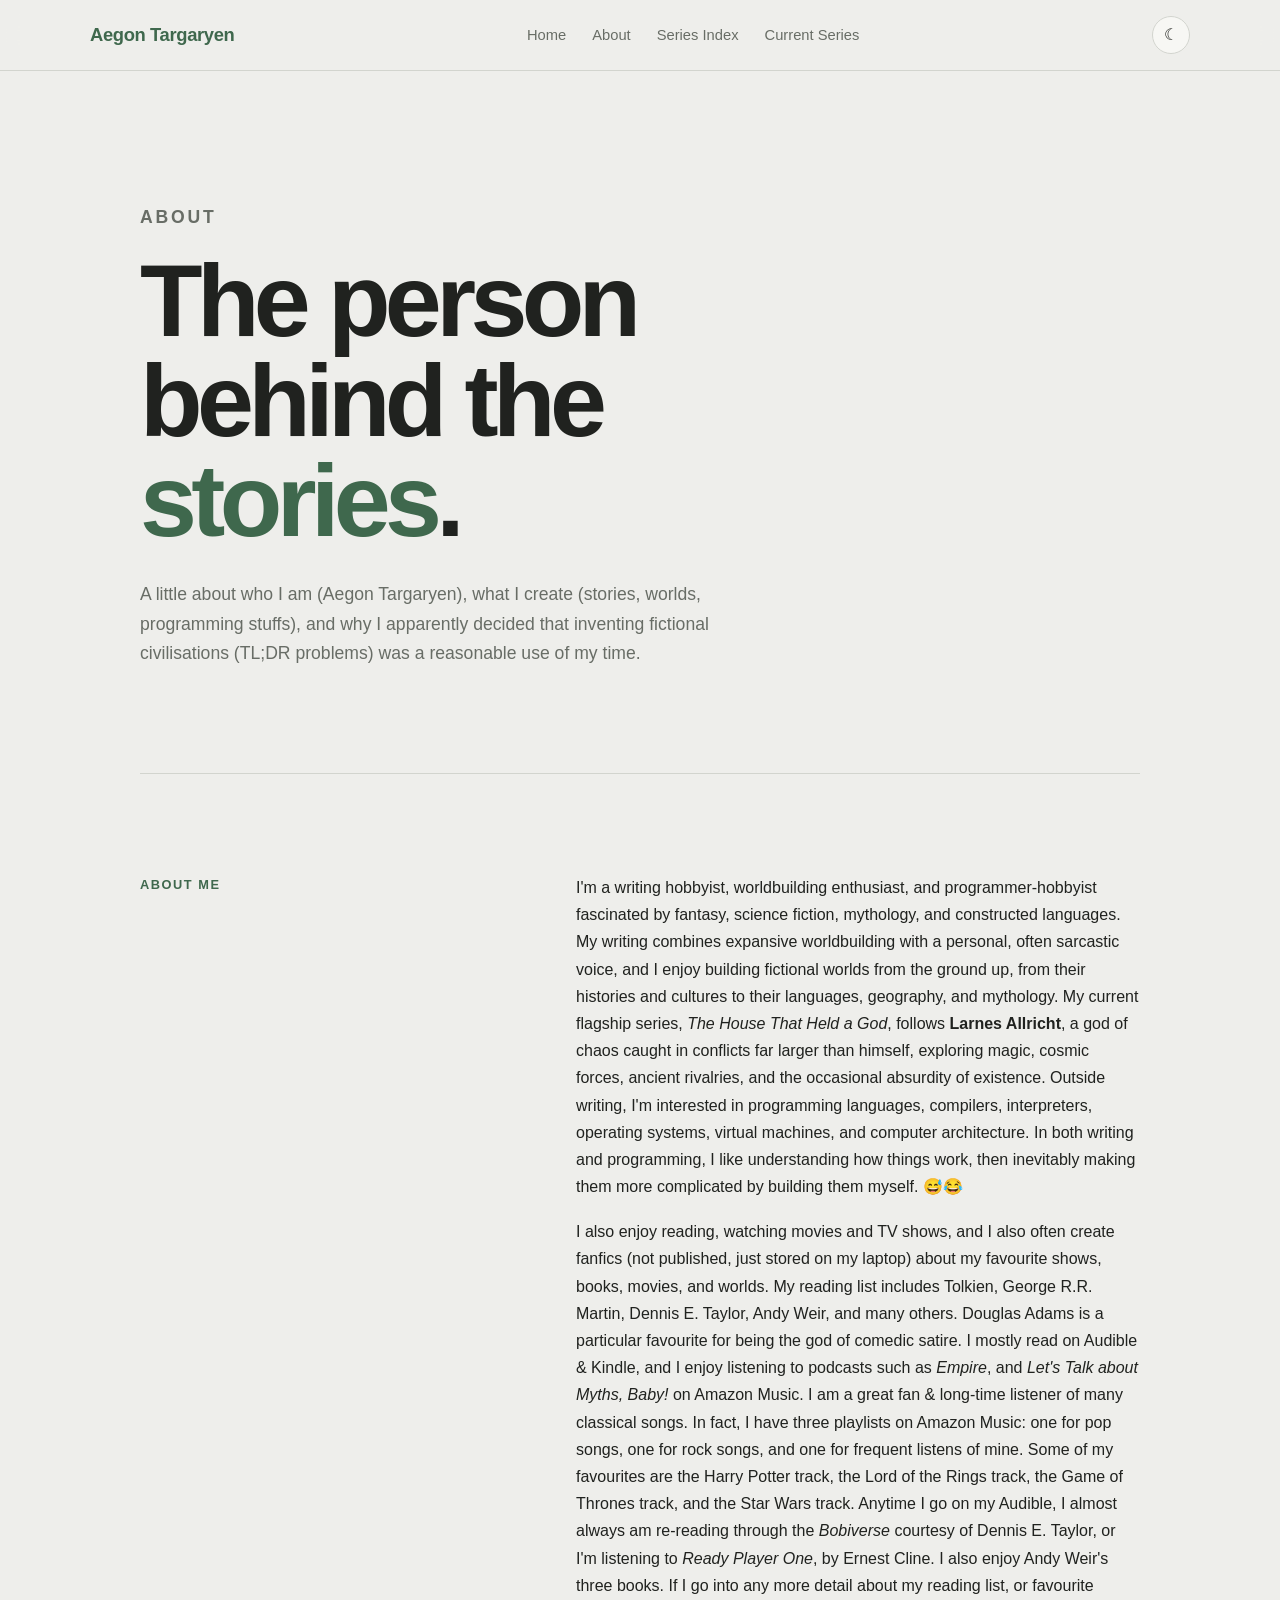
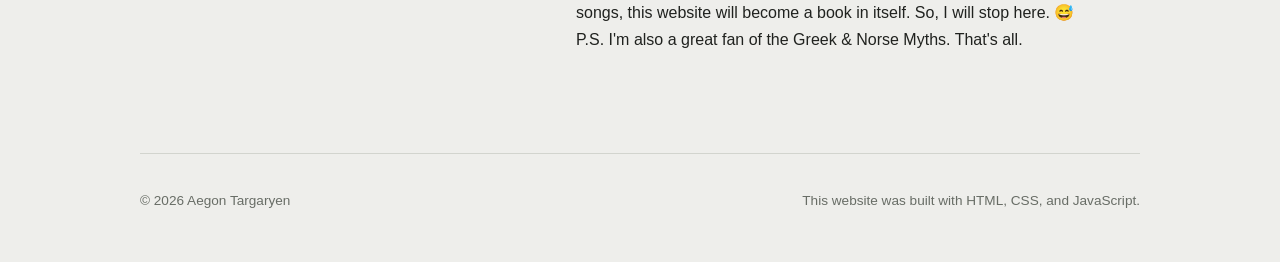
==== about/index.html @ 10690951 "Basic website completely redesigned" ====
<!DOCTYPE html>
<html lang="en">
    <head>
        <meta charset="utf-8">
        <meta name="viewport" content="width=device-width, initial-scale=1.0">

        <title>About · Aegon Targaryen</title>
        <meta name="description" content="The About Page | Aegon Targaryen (@aegontargaryen120) Personal Website.">

        <link rel="stylesheet" href="../styling/style.css">
    </head>

    <body>
        <header class="site-header">
            <nav class="nav">
                <a href="../assets/logo.png" class="logo">
                    <span>Aegon Targaryen</span>
                </a>

                <ul class="nav-links">
                    <li><a href="../index.html">Home</a></li>
                    <li><a href="./index.html">About</a></li>
                    <li><a href="../series-index/index.html">Series Index</a></li>
                    <li><a href="../series/index.html">Current Series</a></li>
                </ul>

                <button class="theme-toggle" aria-label="Switch theme">
                    ☾
                </button>
            </nav>
        </header>

        <main>
            <section class="hero">
                <p class="eyebrow">About</p>

                <h1>
                    The person<br>
                    behind the <span>stories</span>.
                </h1>

                <p>
                    A little about who I am (Aegon Targaryen), what I create (stories, worlds, programming stuffs), and why
                    I apparently decided that inventing fictional civilisations (TL;DR problems) was a reasonable use of my
                    time.
                </p>
            </section>

            <section class="section fade-in">
                <div class="about-grid">
                    <div>
                        <p class="about-label">About Me</p>
                    </div>

                    <div class="about-content">
                        <p>
                            I'm a writing hobbyist, worldbuilding enthusiast, and programmer-hobbyist fascinated by fantasy, science fiction, mythology, and constructed languages. My writing combines expansive 
                            worldbuilding with a personal, often sarcastic voice, and I enjoy building fictional worlds from the ground up, from their histories and cultures to their 
                            languages, geography, and mythology. My current flagship series, <i>The House That Held a God</i>, follows <b>Larnes Allricht</b>, a god of chaos caught in conflicts far 
                            larger than himself, exploring magic, cosmic forces, ancient rivalries, and the occasional absurdity of existence. Outside writing, I'm interested in programming 
                            languages, compilers, interpreters, operating systems, virtual machines, and computer architecture. In both writing and programming, I like understanding how 
                            things work, then inevitably making them more complicated by building them myself. 😅😂
                        </p>

                        <p>
                            I also enjoy reading, watching movies and TV shows, and I also often create fanfics (not published, just stored on my laptop) about my favourite shows, books, movies, and worlds.
                            My reading list includes Tolkien, George R.R. Martin, Dennis E. Taylor, Andy Weir, and many others. Douglas Adams is a particular favourite for being the god of comedic satire. 
                            I mostly read on Audible & Kindle, and I enjoy listening to podcasts such as <i>Empire</i>, and <i>Let's Talk about Myths, Baby!</i> on Amazon Music. I am a great fan & long-time
                            listener of many classical songs. In fact, I have three playlists on Amazon Music: one for pop songs, one for rock songs, and one for frequent listens of mine. Some of my favourites are
                            the Harry Potter track, the Lord of the Rings track, the Game of Thrones track, and the Star Wars track. Anytime I go on my Audible, I almost always am re-reading through the <i>Bobiverse</i>
                            courtesy of Dennis E. Taylor, or I'm listening to <i>Ready Player One</i>, by Ernest Cline. I also enjoy Andy Weir's three books. If I go into any more detail about my reading list, or
                            favourite songs, this website will become a book in itself. So, I will stop here. 😅<br>
                            P.S. I'm also a great fan of the Greek & Norse Myths. That's all. 
                        </p>
                    </div>
                </div>
            </section>
        </main>

        <footer class="site-footer">
            <div class="footer-inner">
                <span>&copy; 2026 Aegon Targaryen</span>
                <span>This website was built with HTML, CSS, and JavaScript.</span>
            </div>
        </footer>

        <script src="../styling/script.js"></script>
    </body> 
</html>
---- styling/style.css ----
:root {
    --bg: #eeeeeb;
    --surface: #f7f7f4;
    --surface-alt: #e5e6e1;
    --text: #20221f;
    --text-muted: #686d66;
    --accent: #3f684d;
    --accent-hover: #31543e;
    --border: #d2d4ce;
    --shadow: 0 10px 30px rgba(0, 0, 0, 0.06);
    --radius: 14px;
    --transition: 180ms ease;
}

[data-theme="dark"] {
    --bg: #191b19;
    --surface: #222522;
    --surface-alt: #292d29;
    --text: #eceee9;
    --text-muted: #a4aaa2;
    --accent: #79a889;
    --accent-hover: #91bd9d;
    --border: #363b36;
    --shadow: 0 10px 30px rgba(0, 0, 0, 0.2);
}

* {
    box-sizing: border-box;
    margin: 0;
    padding: 0;
}

html {
    scroll-behavior: smooth;
}

body {
    min-height: 100vh;
    background: var(--bg);
    color: var(--text);
    font-family: -apple-system, BlinkMacSystemFont, "SF Pro Display",
        "SF Pro Text", Aptos, Arial, sans-serif;
    line-height: 1.7;
    transition:
        background var(--transition),
        color var(--transition);
}

a {
    color: inherit;
    text-decoration: none;
}

button {
    font: inherit;
}

.site-header {
    position: sticky;
    top: 0;
    z-index: 100;
    border-bottom: 1px solid var(--border);
    background: color-mix(in srgb, var(--bg) 88%, transparent);
    backdrop-filter: blur(14px);
}

.nav {
    width: min(1100px, calc(100% - 40px));
    min-height: 70px;
    margin: 0 auto;
    display: flex;
    align-items: center;
    justify-content: space-between;
    gap: 24px;
}

.logo {
    font-size: 1.15rem;
    font-weight: 700;
    letter-spacing: -0.02em;
}

.logo span {
    color: var(--accent);
}

.nav-links {
    display: flex;
    align-items: center;
    gap: 26px;
    list-style: none;
}

.nav-links a {
    color: var(--text-muted);
    font-size: 0.92rem;
    transition: color var(--transition);
}

.nav-links a:hover {
    color: var(--accent);
}

.theme-toggle {
    width: 38px;
    height: 38px;
    display: grid;
    place-items: center;
    border: 1px solid var(--border);
    border-radius: 50%;
    background: var(--surface);
    color: var(--text);
    cursor: pointer;
    transition:
        background var(--transition),
        border-color var(--transition),
        transform var(--transition);
}

.theme-toggle:hover {
    border-color: var(--accent);
    transform: rotate(8deg);
}

main {
    width: min(1000px, calc(100% - 40px));
    margin: 0 auto;
}

.hero {
    min-height: 78vh;
    display: flex;
    flex-direction: column;
    justify-content: center;
    padding: 100px 0;
}

.eyebrow {
    margin-bottom: 18px;
    color: var(--accent);
    font-size: 0.8rem;
    font-weight: 700;
    letter-spacing: 0.16em;
    text-transform: uppercase;
}

.hero h1 {
    max-width: 800px;
    font-size: clamp(3rem, 8vw, 6.5rem);
    line-height: 0.98;
    letter-spacing: -0.055em;
}

.hero h1 span {
    color: var(--accent);
}

.hero p {
    max-width: 650px;
    margin-top: 28px;
    color: var(--text-muted);
    font-size: 1.1rem;
}

.hero-actions {
    display: flex;
    flex-wrap: wrap;
    gap: 12px;
    margin-top: 34px;
}

.button {
    display: inline-flex;
    align-items: center;
    justify-content: center;
    min-height: 44px;
    padding: 0 20px;
    border: 1px solid var(--accent);
    border-radius: 9px;
    background: var(--accent);
    color: white;
    font-size: 0.9rem;
    font-weight: 600;
    transition:
        background var(--transition),
        transform var(--transition),
        box-shadow var(--transition);
}

.button:hover {
    background: var(--accent-hover);
    transform: translateY(-2px);
    box-shadow: 0 8px 20px rgba(63, 104, 77, 0.18);
}

.button.secondary {
    background: transparent;
    color: var(--text);
    border-color: var(--border);
}

.button.secondary:hover {
    border-color: var(--accent);
    color: var(--accent);
    box-shadow: none;
}

.section {
    padding: 100px 0;
    border-top: 1px solid var(--border);
}

.section-heading {
    margin-bottom: 40px;
}

.section-heading h2 {
    font-size: clamp(2rem, 5vw, 3.4rem);
    line-height: 1.05;
    letter-spacing: -0.04em;
}

.section-heading p {
    max-width: 600px;
    margin-top: 12px;
    color: var(--text-muted);
}

.about-grid {
    display: grid;
    grid-template-columns: 1fr 1.5fr;
    gap: 60px;
}

.about-label {
    color: var(--accent);
    font-size: 0.8rem;
    font-weight: 700;
    letter-spacing: 0.12em;
    text-transform: uppercase;
}

.about-content p + p {
    margin-top: 18px;
}

.series-grid {
    display: grid;
    grid-template-columns: repeat(2, 1fr);
    gap: 20px;
}

.series-card {
    position: relative;
    padding: 28px;
    border: 1px solid var(--border);
    border-radius: var(--radius);
    background: var(--surface);
    box-shadow: var(--shadow);
    transition:
        transform var(--transition),
        border-color var(--transition),
        background var(--transition);
}

.series-card:hover {
    transform: translateY(-5px);
    border-color: var(--accent);
}

.series-card::before {
    content: "";
    position: absolute;
    top: 0;
    left: 28px;
    width: 40px;
    height: 2px;
    background: var(--accent);
}

.series-status {
    display: inline-block;
    margin-bottom: 18px;
    color: var(--accent);
    font-size: 0.72rem;
    font-weight: 700;
    letter-spacing: 0.1em;
    text-transform: uppercase;
}

.series-card h3 {
    font-size: 1.5rem;
    letter-spacing: -0.025em;
}

.series-card p {
    margin-top: 12px;
    color: var(--text-muted);
    font-size: 0.95rem;
}

.series-link {
    display: inline-block;
    margin-top: 22px;
    color: var(--accent);
    font-size: 0.9rem;
    font-weight: 600;
}

.series-link::after {
    content: " →";
    transition: margin var(--transition);
}

.series-link:hover::after {
    margin-left: 4px;
}

.site-footer {
    width: min(1000px, calc(100% - 40px));
    margin: 0 auto;
    padding: 35px 0 50px;
    border-top: 1px solid var(--border);
    color: var(--text-muted);
    font-size: 0.85rem;
}

.footer-inner {
    display: flex;
    justify-content: space-between;
    gap: 20px;
}

.fade-in {
    opacity: 0;
    transform: translateY(14px);
    transition:
        opacity 600ms ease,
        transform 600ms ease;
}

.fade-in.visible {
    opacity: 1;
    transform: translateY(0);
}

::selection {
    background: var(--accent);
    color: white;
}

:focus-visible {
    outline: 2px solid var(--accent);
    outline-offset: 3px;
}

@media (max-width: 700px) {
    .nav {
        width: min(100% - 28px, 1100px);
    }

    .nav-links {
        display: none;
    }

    main {
        width: min(100% - 28px, 1000px);
    }

    .hero {
        min-height: 70vh;
        padding: 80px 0;
    }

    .hero h1 {
        font-size: clamp(2.8rem, 15vw, 5rem);
    }

    .section {
        padding: 75px 0;
    }

    .about-grid,
    .series-grid {
        grid-template-columns: 1fr;
    }

    .about-grid {
        gap: 25px;
    }

    .footer-inner {
        flex-direction: column;
    }
}

@media (prefers-reduced-motion: reduce) {
    html {
        scroll-behavior: auto;
    }

    *,
    *::before,
    *::after {
        transition-duration: 0.01ms !important;
    }
}
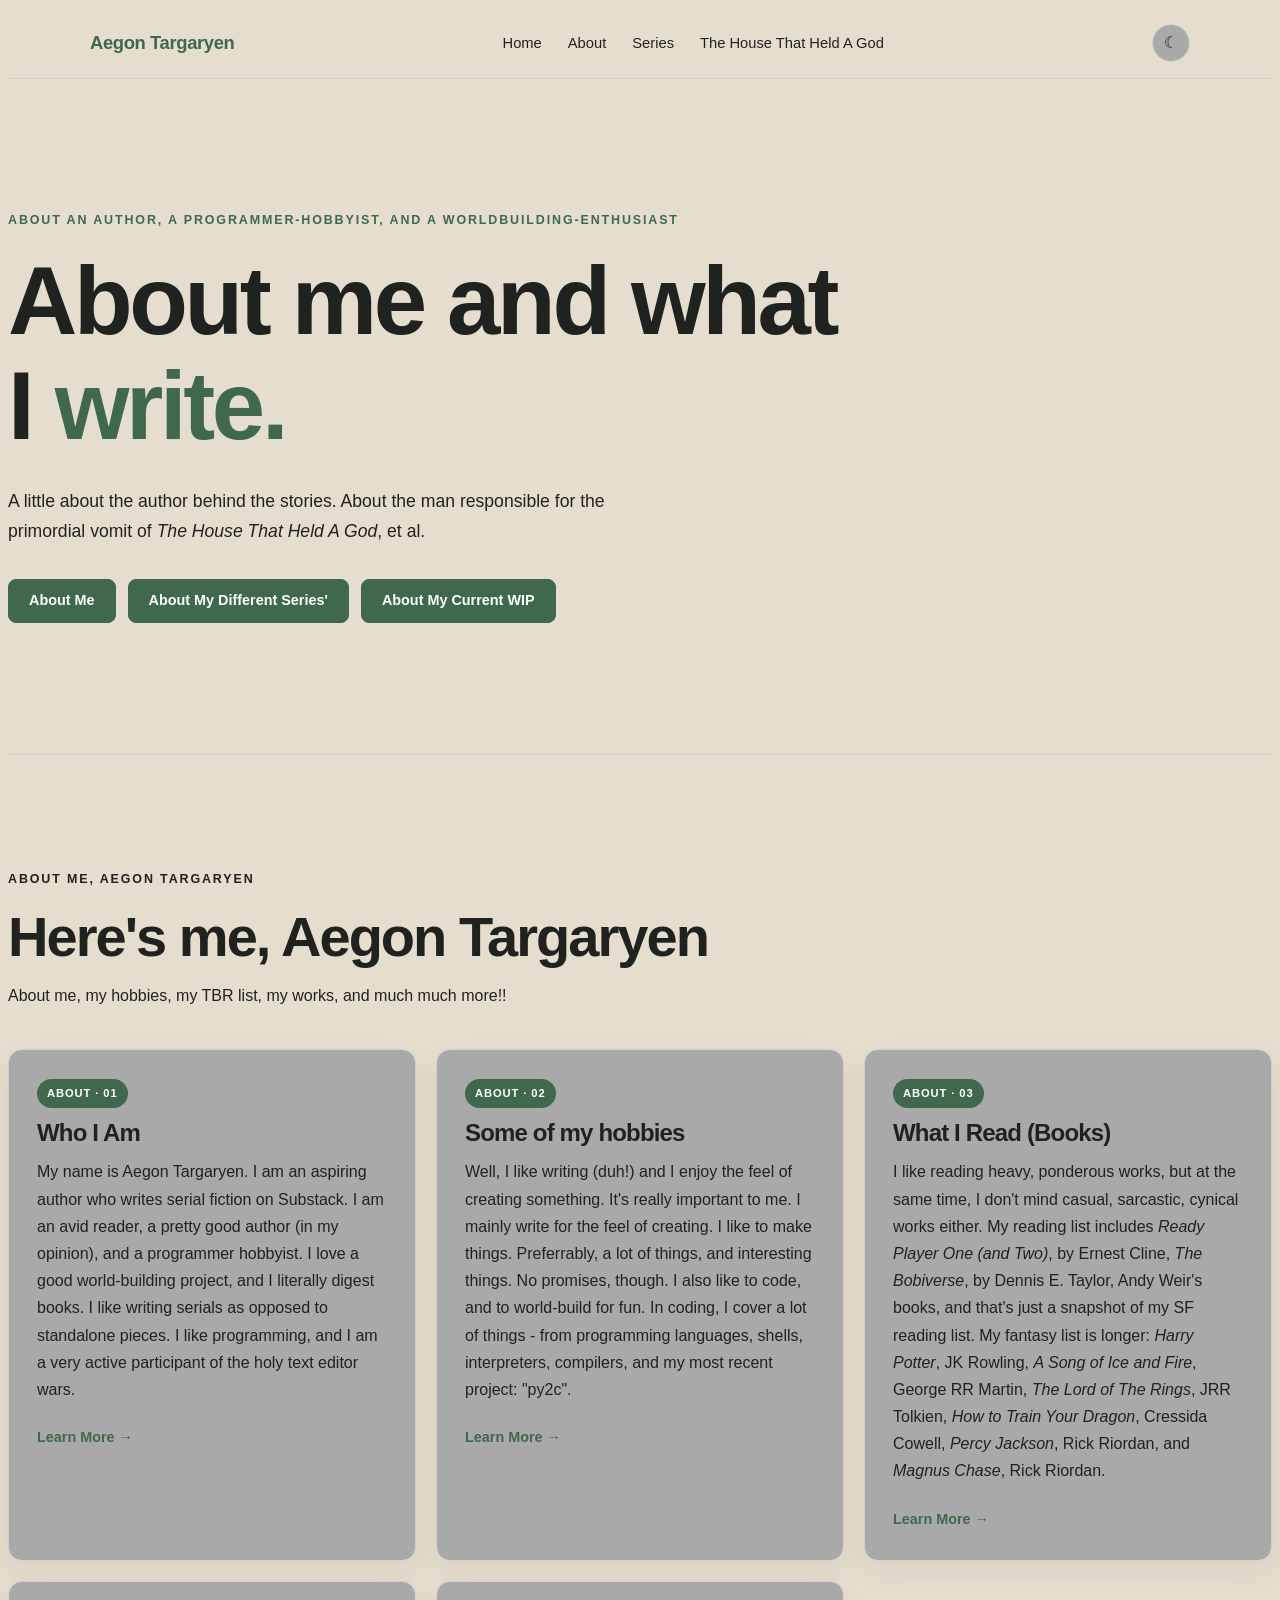
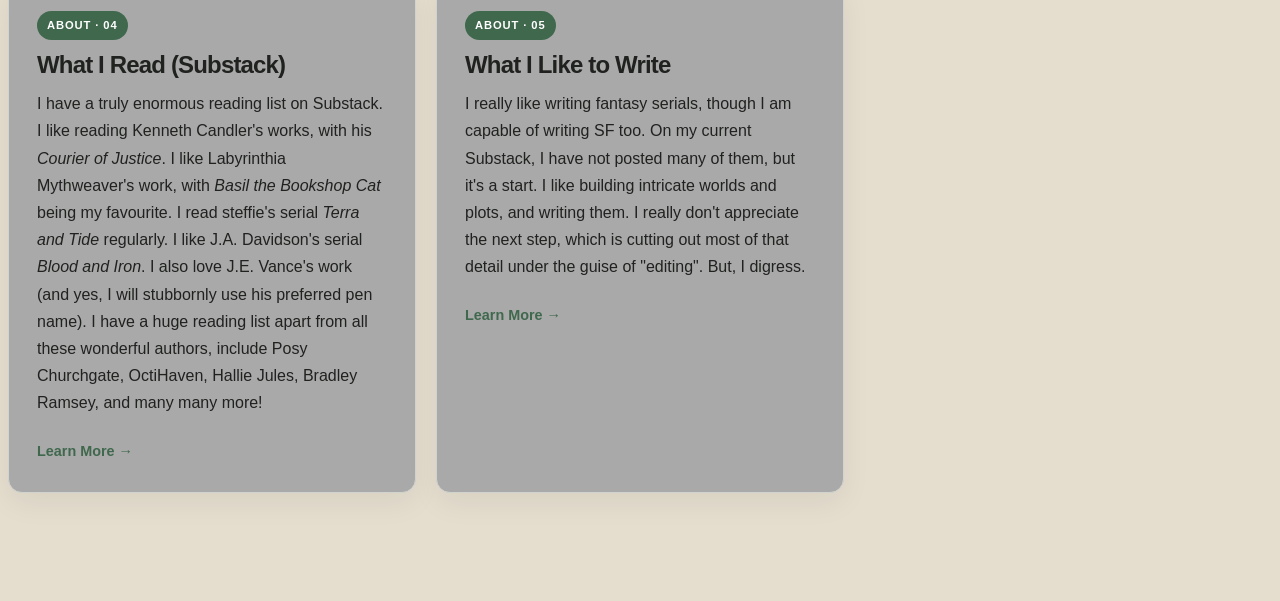
==== commit 0a3e177c: "I did some stuf..." ====
--- a/about/index.html
+++ b/about/index.html
@@ -1,89 +1,193 @@
 <!DOCTYPE html>
 <html lang="en">
-    <head>
-        <meta charset="utf-8">
-        <meta name="viewport" content="width=device-width, initial-scale=1.0">
+  <head>
+    <meta charset="utf-8">
+    <meta name="viewport" content="width=device_width, initial-scale=1.0">
 
-        <title>About · Aegon Targaryen</title>
-        <meta name="description" content="The About Page | Aegon Targaryen (@aegontargaryen120) Personal Website.">
+    <title>Aegon Targaryen's Website</title>
 
-        <link rel="stylesheet" href="../styling/style.css">
-    </head>
+    <link rel="stylesheet" href="../styling/style.css">
+  </head>
 
-    <body>
-        <header class="site-header">
-            <nav class="nav">
-                <a href="../assets/logo.png" class="logo">
-                    <span>Aegon Targaryen</span>
+  <body>
+    <header class="site-header">
+      <nav class="nav">
+        <a href="./" class="logo">
+          <span>Aegon Targaryen</span>
+        </a>
+
+        <ul class="nav-links">
+          <li>
+            <a href="../">Home</a>
+          </li>
+
+          <li>
+            <a href="./">About</a>
+          </li>
+
+          <li>
+            <a href="../series/">Series</a>
+          </li>
+
+          <li>
+            <a href="../hhg/">The House That Held A God</a>
+          </li>
+        </ul>
+
+        <button
+            class="theme-toggle"
+            aria-label="Switch theme">
+            ☾
+          </button>
+      </nav>
+    </header>
+
+    <section class="hero">
+        <div class="hero-content">
+            <p class="eyebrow">
+                About an Author, a Programmer-hobbyist, and a Worldbuilding-enthusiast
+            </p>
+
+            <h1>
+                About me and
+                what I <span>write.</span>
+            </h1>
+
+            <p class="hero-description">
+                A little about the author behind the stories. About the man responsible for the primordial vomit of 
+                <i>The House That Held A God</i>, et al.
+            </p>
+
+            <div class="button-group">
+                <a href="./" class="button">
+                    About Me
                 </a>
 
-                <ul class="nav-links">
-                    <li><a href="../index.html">Home</a></li>
-                    <li><a href="./index.html">About</a></li>
-                    <li><a href="../series-index/index.html">Series Index</a></li>
-                    <li><a href="../series/index.html">Current Series</a></li>
-                </ul>
+                <a href="../series/" class="button">
+                    About My Different Series'
+                </a>
 
-                <button class="theme-toggle" aria-label="Switch theme">
-                    ☾
-                </button>
-            </nav>
-        </header>
+                <a href="../hhg/" class="button">
+                    About My Current WIP
+                </a>
+            </div>
+        </div>
+    </section>
 
-        <main>
-            <section class="hero">
-                <p class="eyebrow">About</p>
+    <section class="section">
+        <div class="section-heading">
+            <p class="eyebrow">
+                About Me, Aegon Targaryen
+            </p>
 
-                <h1>
-                    The person<br>
-                    behind the <span>stories</span>.
-                </h1>
+            <h2>
+                Here's me, Aegon
+                Targaryen
+            </h2>
+
+            <p>
+                About me, my hobbies, my TBR list, my works, and much much more!!
+            </p>
+        </div>
+        
+        <div class="grid grid-3">
+            <article class="card">
+                <span class="badge accent">
+                    About · 01
+                </span>
+
+                <h3>Who I Am</h3>
 
                 <p>
-                    A little about who I am (Aegon Targaryen), what I create (stories, worlds, programming stuffs), and why
-                    I apparently decided that inventing fictional civilisations (TL;DR problems) was a reasonable use of my
-                    time.
+                    My name is Aegon Targaryen. I am an aspiring author who writes serial fiction on Substack. I am an avid reader, 
+                    a pretty good author (in my opinion), and a programmer hobbyist. I love a good world-building project, and I 
+                    literally digest books. I like writing serials as opposed to standalone pieces. I like programming, and I am a 
+                    very active participant of the holy text editor wars.
                 </p>
-            </section>
 
-            <section class="section fade-in">
-                <div class="about-grid">
-                    <div>
-                        <p class="about-label">About Me</p>
-                    </div>
+                <a href="https://aegontargaryen120.substack.com/about" class="card-link">
+                    Learn More
+                </a>
+            </article>
 
-                    <div class="about-content">
-                        <p>
-                            I'm a writing hobbyist, worldbuilding enthusiast, and programmer-hobbyist fascinated by fantasy, science fiction, mythology, and constructed languages. My writing combines expansive 
-                            worldbuilding with a personal, often sarcastic voice, and I enjoy building fictional worlds from the ground up, from their histories and cultures to their 
-                            languages, geography, and mythology. My current flagship series, <i>The House That Held a God</i>, follows <b>Larnes Allricht</b>, a god of chaos caught in conflicts far 
-                            larger than himself, exploring magic, cosmic forces, ancient rivalries, and the occasional absurdity of existence. Outside writing, I'm interested in programming 
-                            languages, compilers, interpreters, operating systems, virtual machines, and computer architecture. In both writing and programming, I like understanding how 
-                            things work, then inevitably making them more complicated by building them myself. 😅😂
-                        </p>
+            <article class="card">
+                <span class="badge accent">
+                    About · 02
+                </span>
 
-                        <p>
-                            I also enjoy reading, watching movies and TV shows, and I also often create fanfics (not published, just stored on my laptop) about my favourite shows, books, movies, and worlds.
-                            My reading list includes Tolkien, George R.R. Martin, Dennis E. Taylor, Andy Weir, and many others. Douglas Adams is a particular favourite for being the god of comedic satire. 
-                            I mostly read on Audible & Kindle, and I enjoy listening to podcasts such as <i>Empire</i>, and <i>Let's Talk about Myths, Baby!</i> on Amazon Music. I am a great fan & long-time
-                            listener of many classical songs. In fact, I have three playlists on Amazon Music: one for pop songs, one for rock songs, and one for frequent listens of mine. Some of my favourites are
-                            the Harry Potter track, the Lord of the Rings track, the Game of Thrones track, and the Star Wars track. Anytime I go on my Audible, I almost always am re-reading through the <i>Bobiverse</i>
-                            courtesy of Dennis E. Taylor, or I'm listening to <i>Ready Player One</i>, by Ernest Cline. I also enjoy Andy Weir's three books. If I go into any more detail about my reading list, or
-                            favourite songs, this website will become a book in itself. So, I will stop here. 😅<br>
-                            P.S. I'm also a great fan of the Greek & Norse Myths. That's all. 
-                        </p>
-                    </div>
-                </div>
-            </section>
-        </main>
+                <h3>Some of my hobbies</h3>
 
-        <footer class="site-footer">
-            <div class="footer-inner">
-                <span>&copy; 2026 Aegon Targaryen</span>
-                <span>This website was built with HTML, CSS, and JavaScript.</span>
-            </div>
-        </footer>
+                <p>
+                    Well, I like writing (duh!) and I enjoy the feel of creating something. It's really important to me. I mainly write 
+                    for the feel of creating. I like to make things. Preferrably, a lot of things, and interesting things. No promises, 
+                    though. I also like to code, and to world-build for fun. In coding, I cover a lot of things - from programming 
+                    languages, shells, interpreters, compilers, and my most recent project: "py2c". 
+                </p>
 
-        <script src="../styling/script.js"></script>
-    </body> 
+                <a href="https://github.com/aegontargaryen120" class="card-link">
+                    Learn More
+                </a>
+            </article>
+
+            <article class="card">
+                <span class="badge accent">
+                    About · 03
+                </span>
+
+                <h3>What I Read (Books)</h3>
+
+                <p>
+                    I like reading heavy, ponderous works, but at the same time, I don't mind casual, sarcastic, cynical works either. My reading list includes 
+                    <i>Ready Player One (and Two)</i>, by Ernest Cline, <i>The Bobiverse</i>, by Dennis E. Taylor, Andy Weir's books, and that's just a snapshot 
+                    of my SF reading list. My fantasy list is longer: <i>Harry Potter</i>, JK Rowling, <i>A Song of Ice and Fire</i>, George RR Martin, <i>The 
+                    Lord of The Rings</i>, JRR Tolkien, <i>How to Train Your Dragon</i>, Cressida Cowell, <i>Percy Jackson</i>, Rick Riordan, and <i>Magnus Chase</i>,
+                    Rick Riordan.
+                </p>
+
+                <a href="#" class="card-link">
+                    Learn More
+                </a>
+            </article>
+
+            <article class="card">
+                <span class="badge accent">
+                    About · 04
+                </span>
+
+                <h3>What I Read (Substack)</h3>
+
+                <p>
+                    I have a truly enormous reading list on Substack. I like reading Kenneth Candler's works, with his <i>Courier of Justice</i>. I like Labyrinthia 
+                    Mythweaver's work, with <i>Basil the Bookshop Cat</i> being my favourite. I read steffie's serial <i>Terra and Tide</i> regularly. I like J.A. 
+                    Davidson's serial <i>Blood and Iron</i>. I also love J.E. Vance's work (and yes, I will stubbornly use his preferred pen name). I have a huge 
+                    reading list apart from all these wonderful authors, include Posy Churchgate, OctiHaven, Hallie Jules, Bradley Ramsey, and many many more!
+                </p>
+
+                <a href="https://substack.com/@aegontargaryen120" class="card-link">
+                    Learn More
+                </a>
+            </article>
+
+            <article class="card">
+                <span class="badge accent">
+                    About · 05
+                </span>
+
+                <h3>What I Like to Write</h3>
+
+                <p>
+                    I really like writing fantasy serials, though I am capable of writing SF too. On my current Substack, I have not posted many of them, but 
+                    it's a start. I like building intricate worlds and plots, and writing them. I really don't appreciate the next step, which is cutting out 
+                    most of that detail under the guise of "editing". But, I digress.
+                </p>
+
+                <a href="https://substack.com/@aegontargaryen120" class="card-link">
+                    Learn More
+                </a>
+            </article>
+        </div>
+    </section>
+
+    <script src="../styling/script.js"></script>
+  </body>
 </html>
--- a/styling/style.css
+++ b/styling/style.css
@@ -1,33 +1,54 @@
 :root {
-    --bg: #eeeeeb;
-    --surface: #f7f7f4;
-    --surface-alt: #e5e6e1;
+    --bg: #E5DECF;
+    --surface: #A9A9A9;
+    --surface-alt: #808080;
+
     --text: #20221f;
-    --text-muted: #686d66;
+    --text-muted: #20221f;
+
     --accent: #3f684d;
     --accent-hover: #31543e;
-    --border: #d2d4ce;
+
+    --border: #d1d4ce;
+
+    --shadow-sm: 0 2px 8px rgba(0, 0, 0, 0.04);
     --shadow: 0 10px 30px rgba(0, 0, 0, 0.06);
+
+    --radius-sm: 8px;
     --radius: 14px;
+    --radius-lg: 20px;
+
+    --content-width: 1100px;
+    --text-width: 700px;
+
     --transition: 180ms ease;
 }
 
 [data-theme="dark"] {
     --bg: #191b19;
     --surface: #222522;
-    --surface-alt: #292d29;
+    --surface-alt: #2a2e2a;
+
     --text: #eceee9;
     --text-muted: #a4aaa2;
+
     --accent: #79a889;
     --accent-hover: #91bd9d;
+
     --border: #363b36;
-    --shadow: 0 10px 30px rgba(0, 0, 0, 0.2);
-}
-
-* {
+
+    --shadow-sm: 0 2px 8px rgba(0, 0, 0, 0.15);
+    --shadow: 0 10px 30px rgba(0, 0, 0, 0.22);
+}
+
+/* --------------------------------------------------
+   RESET
+-------------------------------------------------- */
+
+*,
+*::before,
+*::after {
     box-sizing: border-box;
-    margin: 0;
-    padding: 0;
 }
 
 html {
@@ -35,46 +56,181 @@
 }
 
 body {
+    margin: 50;
     min-height: 100vh;
+
     background: var(--bg);
     color: var(--text);
-    font-family: -apple-system, BlinkMacSystemFont, "SF Pro Display",
-        "SF Pro Text", Aptos, Arial, sans-serif;
+
+    font-family:
+        -apple-system,
+        BlinkMacSystemFont,
+        "SF Pro Display",
+        "SF Pro Text",
+        Aptos,
+        Arial,
+        sans-serif;
+
+    font-size: 16px;
     line-height: 1.7;
+
     transition:
         background var(--transition),
         color var(--transition);
 }
 
+img {
+    display: block;
+    max-width: 100%;
+}
+
+button,
+input,
+textarea,
+select {
+    font: inherit;
+}
+
+button {
+    cursor: pointer;
+}
+
 a {
     color: inherit;
     text-decoration: none;
 }
 
-button {
-    font: inherit;
-}
+::selection {
+    background: var(--accent);
+    color: white;
+}
+
+/* --------------------------------------------------
+   TYPOGRAPHY
+-------------------------------------------------- */
+
+h1,
+h2,
+h3,
+h4,
+h5,
+h6 {
+    margin: 0;
+    color: var(--text);
+    line-height: 1.1;
+    letter-spacing: -0.035em;
+}
+
+h1 {
+    font-size: clamp(3rem, 8vw, 6rem);
+}
+
+h2 {
+    font-size: clamp(2rem, 5vw, 3.5rem);
+}
+
+h3 {
+    font-size: 1.5rem;
+}
+
+p {
+    margin: 0;
+}
+
+.text-muted {
+    color: var(--text-muted);
+}
+
+.text-accent {
+    color: var(--accent);
+}
+
+.text-center {
+    text-align: center;
+}
+
+/* --------------------------------------------------
+   LAYOUT
+-------------------------------------------------- */
+
+.container {
+    width: min(
+        var(--content-width),
+        calc(100% - 40px)
+    );
+
+    margin-inline: auto;
+}
+
+.narrow {
+    max-width: var(--text-width);
+}
+
+.section {
+    padding-block: 100px;
+    border-top: 1px solid var(--border);
+}
+
+.section-heading {
+    margin-bottom: 40px;
+}
+
+.section-heading p {
+    max-width: var(--text-width);
+    margin-top: 14px;
+    color: var(--text-muted);
+}
+
+.eyebrow {
+    margin-bottom: 16px;
+
+    color: var(--accent);
+
+    font-size: 0.78rem;
+    font-weight: 700;
+
+    letter-spacing: 0.15em;
+    text-transform: uppercase;
+}
+
+/* --------------------------------------------------
+   HEADER
+-------------------------------------------------- */
 
 .site-header {
     position: sticky;
     top: 0;
     z-index: 100;
+
     border-bottom: 1px solid var(--border);
-    background: color-mix(in srgb, var(--bg) 88%, transparent);
+
+    background: color-mix(
+        in srgb,
+        var(--bg) 88%,
+        transparent
+    );
+
     backdrop-filter: blur(14px);
 }
 
 .nav {
-    width: min(1100px, calc(100% - 40px));
+    width: min(
+        var(--content-width),
+        calc(100% - 40px)
+    );
+
     min-height: 70px;
-    margin: 0 auto;
+    margin-inline: auto;
+
     display: flex;
     align-items: center;
     justify-content: space-between;
+
     gap: 24px;
 }
 
 .logo {
+    color: var(--text);
     font-size: 1.15rem;
     font-weight: 700;
     letter-spacing: -0.02em;
@@ -88,33 +244,46 @@
     display: flex;
     align-items: center;
     gap: 26px;
+
+    margin: 0;
+    padding: 0;
+
     list-style: none;
 }
 
 .nav-links a {
     color: var(--text-muted);
     font-size: 0.92rem;
+
     transition: color var(--transition);
 }
 
-.nav-links a:hover {
-    color: var(--accent);
-}
+.nav-links a:hover,
+.nav-links a.active {
+    color: var(--accent);
+}
+
+/* --------------------------------------------------
+   THEME BUTTON
+-------------------------------------------------- */
 
 .theme-toggle {
     width: 38px;
     height: 38px;
+
     display: grid;
     place-items: center;
+
     border: 1px solid var(--border);
     border-radius: 50%;
+
     background: var(--surface);
     color: var(--text);
-    cursor: pointer;
+
     transition:
-        background var(--transition),
+        transform var(--transition),
         border-color var(--transition),
-        transform var(--transition);
+        background var(--transition);
 }
 
 .theme-toggle:hover {
@@ -122,75 +291,81 @@
     transform: rotate(8deg);
 }
 
-main {
-    width: min(1000px, calc(100% - 40px));
-    margin: 0 auto;
-}
+/* --------------------------------------------------
+   HERO
+-------------------------------------------------- */
 
 .hero {
-    min-height: 78vh;
+    min-height: 75vh;
+
     display: flex;
     flex-direction: column;
     justify-content: center;
-    padding: 100px 0;
-}
-
-.eyebrow {
-    margin-bottom: 18px;
-    color: var(--accent);
-    font-size: 0.8rem;
-    font-weight: 700;
-    letter-spacing: 0.16em;
-    text-transform: uppercase;
+
+    padding-block: 100px;
+}
+
+.hero-content {
+    max-width: 850px;
 }
 
 .hero h1 {
-    max-width: 800px;
-    font-size: clamp(3rem, 8vw, 6.5rem);
-    line-height: 0.98;
-    letter-spacing: -0.055em;
+    max-width: 850px;
 }
 
 .hero h1 span {
     color: var(--accent);
 }
 
-.hero p {
+.hero-description {
     max-width: 650px;
     margin-top: 28px;
+
     color: var(--text-muted);
     font-size: 1.1rem;
 }
 
-.hero-actions {
+/* --------------------------------------------------
+   BUTTONS
+-------------------------------------------------- */
+
+.button-group {
     display: flex;
     flex-wrap: wrap;
     gap: 12px;
-    margin-top: 34px;
+
+    margin-top: 32px;
 }
 
 .button {
+    min-height: 44px;
+    padding: 0 20px;
+
     display: inline-flex;
     align-items: center;
     justify-content: center;
-    min-height: 44px;
-    padding: 0 20px;
+
     border: 1px solid var(--accent);
-    border-radius: 9px;
+    border-radius: var(--radius-sm);
+
     background: var(--accent);
     color: white;
+
     font-size: 0.9rem;
     font-weight: 600;
+
     transition:
+        transform var(--transition),
         background var(--transition),
-        transform var(--transition),
         box-shadow var(--transition);
 }
 
 .button:hover {
     background: var(--accent-hover);
     transform: translateY(-2px);
-    box-shadow: 0 8px 20px rgba(63, 104, 77, 0.18);
+
+    box-shadow:
+        0 8px 20px rgba(63, 104, 77, 0.18);
 }
 
 .button.secondary {
@@ -200,127 +375,256 @@
 }
 
 .button.secondary:hover {
+    color: var(--accent);
     border-color: var(--accent);
-    color: var(--accent);
     box-shadow: none;
 }
 
-.section {
-    padding: 100px 0;
-    border-top: 1px solid var(--border);
-}
-
-.section-heading {
-    margin-bottom: 40px;
-}
-
-.section-heading h2 {
-    font-size: clamp(2rem, 5vw, 3.4rem);
-    line-height: 1.05;
-    letter-spacing: -0.04em;
-}
-
-.section-heading p {
-    max-width: 600px;
-    margin-top: 12px;
-    color: var(--text-muted);
-}
-
-.about-grid {
+.button.ghost {
+    background: transparent;
+    border-color: transparent;
+    color: var(--accent);
+}
+
+.button.ghost:hover {
+    background: var(--surface-alt);
+    box-shadow: none;
+}
+
+/* --------------------------------------------------
+   CARDS
+-------------------------------------------------- */
+
+.grid {
     display: grid;
-    grid-template-columns: 1fr 1.5fr;
-    gap: 60px;
-}
-
-.about-label {
-    color: var(--accent);
-    font-size: 0.8rem;
-    font-weight: 700;
-    letter-spacing: 0.12em;
-    text-transform: uppercase;
-}
-
-.about-content p + p {
-    margin-top: 18px;
-}
-
-.series-grid {
-    display: grid;
-    grid-template-columns: repeat(2, 1fr);
     gap: 20px;
 }
 
-.series-card {
-    position: relative;
+.grid-2 {
+    grid-template-columns: repeat(2, minmax(0, 1fr));
+}
+
+.grid-3 {
+    grid-template-columns: repeat(3, minmax(0, 1fr));
+}
+
+.card {
     padding: 28px;
+
     border: 1px solid var(--border);
     border-radius: var(--radius);
+
     background: var(--surface);
     box-shadow: var(--shadow);
+
     transition:
         transform var(--transition),
         border-color var(--transition),
         background var(--transition);
 }
 
-.series-card:hover {
-    transform: translateY(-5px);
+.card:hover {
+    transform: translateY(-4px);
     border-color: var(--accent);
 }
 
-.series-card::before {
-    content: "";
-    position: absolute;
-    top: 0;
-    left: 28px;
-    width: 40px;
-    height: 2px;
-    background: var(--accent);
-}
-
-.series-status {
-    display: inline-block;
-    margin-bottom: 18px;
-    color: var(--accent);
-    font-size: 0.72rem;
-    font-weight: 700;
-    letter-spacing: 0.1em;
-    text-transform: uppercase;
-}
-
-.series-card h3 {
-    font-size: 1.5rem;
-    letter-spacing: -0.025em;
-}
-
-.series-card p {
+.card h3 {
+    margin-top: 12px;
+}
+
+.card p {
     margin-top: 12px;
     color: var(--text-muted);
-    font-size: 0.95rem;
-}
-
-.series-link {
+}
+
+.card-link {
     display: inline-block;
+
     margin-top: 22px;
+
     color: var(--accent);
     font-size: 0.9rem;
     font-weight: 600;
 }
 
-.series-link::after {
+.card-link::after {
     content: " →";
-    transition: margin var(--transition);
-}
-
-.series-link:hover::after {
+
+    transition:
+        margin var(--transition);
+}
+
+.card-link:hover::after {
     margin-left: 4px;
 }
 
+/* --------------------------------------------------
+   BADGES
+-------------------------------------------------- */
+
+.badge {
+    display: inline-block;
+
+    padding: 4px 9px;
+
+    border: 1px solid var(--border);
+    border-radius: 999px;
+
+    background: var(--surface-alt);
+
+    color: var(--text-muted);
+
+    font-size: 0.7rem;
+    font-weight: 700;
+
+    letter-spacing: 0.08em;
+    text-transform: uppercase;
+}
+
+.badge.accent {
+    border-color: transparent;
+    background: var(--accent);
+    color: white;
+}
+
+/* --------------------------------------------------
+   ABOUT / SPLIT CONTENT
+-------------------------------------------------- */
+
+.split {
+    display: grid;
+    grid-template-columns: 1fr 1.6fr;
+    gap: 60px;
+}
+
+.label {
+    color: var(--accent);
+
+    font-size: 0.8rem;
+    font-weight: 700;
+
+    letter-spacing: 0.12em;
+    text-transform: uppercase;
+}
+
+.prose {
+    max-width: var(--text-width);
+}
+
+.prose p + p {
+    margin-top: 20px;
+}
+
+.prose a {
+    color: var(--accent);
+    text-decoration: underline;
+    text-decoration-thickness: 1px;
+    text-underline-offset: 3px;
+}
+
+/* --------------------------------------------------
+   IMAGE
+-------------------------------------------------- */
+
+.image {
+    overflow: hidden;
+    border-radius: var(--radius);
+    border: 1px solid var(--border);
+}
+
+.image img {
+    width: 100%;
+    height: auto;
+
+    transition: transform 500ms ease;
+}
+
+.image:hover img {
+    transform: scale(1.02);
+}
+
+/* --------------------------------------------------
+   FORMS
+-------------------------------------------------- */
+
+.form {
+    display: grid;
+    gap: 18px;
+
+    max-width: 650px;
+}
+
+.form-group {
+    display: grid;
+    gap: 7px;
+}
+
+.form-label {
+    font-size: 0.88rem;
+    font-weight: 600;
+}
+
+.form input,
+.form textarea,
+.form select {
+    width: 100%;
+
+    padding: 11px 13px;
+
+    border: 1px solid var(--border);
+    border-radius: var(--radius-sm);
+
+    background: var(--surface);
+    color: var(--text);
+
+    outline: none;
+
+    transition:
+        border-color var(--transition),
+        box-shadow var(--transition);
+}
+
+.form textarea {
+    min-height: 150px;
+    resize: vertical;
+}
+
+.form input:focus,
+.form textarea:focus,
+.form select:focus {
+    border-color: var(--accent);
+
+    box-shadow:
+        0 0 0 3px
+        color-mix(in srgb, var(--accent) 15%, transparent);
+}
+
+/* --------------------------------------------------
+   DIVIDER
+-------------------------------------------------- */
+
+.divider {
+    width: 100%;
+    height: 1px;
+    margin-block: 30px;
+    background: var(--border);
+}
+
+/* --------------------------------------------------
+   FOOTER
+-------------------------------------------------- */
+
 .site-footer {
-    width: min(1000px, calc(100% - 40px));
-    margin: 0 auto;
-    padding: 35px 0 50px;
+    width: min(
+        var(--content-width),
+        calc(100% - 40px)
+    );
+
+    margin-inline: auto;
+    padding-block: 35px 50px;
+
     border-top: 1px solid var(--border);
+
     color: var(--text-muted);
     font-size: 0.85rem;
 }
@@ -331,9 +635,14 @@
     gap: 20px;
 }
 
+/* --------------------------------------------------
+   ANIMATIONS
+-------------------------------------------------- */
+
 .fade-in {
     opacity: 0;
     transform: translateY(14px);
+
     transition:
         opacity 600ms ease,
         transform 600ms ease;
@@ -344,49 +653,64 @@
     transform: translateY(0);
 }
 
-::selection {
-    background: var(--accent);
-    color: white;
-}
+.lift {
+    transition:
+        transform var(--transition),
+        box-shadow var(--transition);
+}
+
+.lift:hover {
+    transform: translateY(-4px);
+    box-shadow: var(--shadow);
+}
+
+/* --------------------------------------------------
+   ACCESSIBILITY
+-------------------------------------------------- */
 
 :focus-visible {
     outline: 2px solid var(--accent);
     outline-offset: 3px;
 }
 
-@media (max-width: 700px) {
-    .nav {
-        width: min(100% - 28px, 1100px);
+/* --------------------------------------------------
+   RESPONSIVE
+-------------------------------------------------- */
+
+@media (max-width: 800px) {
+    .grid-3 {
+        grid-template-columns: 1fr 1fr;
+    }
+
+    .split {
+        grid-template-columns: 1fr;
+        gap: 30px;
+    }
+}
+
+@media (max-width: 650px) {
+    .container,
+    .nav,
+    .site-footer {
+        width: min(100% - 28px, var(--content-width));
     }
 
     .nav-links {
         display: none;
     }
 
-    main {
-        width: min(100% - 28px, 1000px);
-    }
-
     .hero {
         min-height: 70vh;
-        padding: 80px 0;
-    }
-
-    .hero h1 {
-        font-size: clamp(2.8rem, 15vw, 5rem);
+        padding-block: 80px;
     }
 
     .section {
-        padding: 75px 0;
-    }
-
-    .about-grid,
-    .series-grid {
+        padding-block: 75px;
+    }
+
+    .grid-2,
+    .grid-3 {
         grid-template-columns: 1fr;
-    }
-
-    .about-grid {
-        gap: 25px;
     }
 
     .footer-inner {
@@ -403,6 +727,7 @@
     *::before,
     *::after {
         transition-duration: 0.01ms !important;
-    }
-}
-
+        animation-duration: 0.01ms !important;
+    }
+}
+
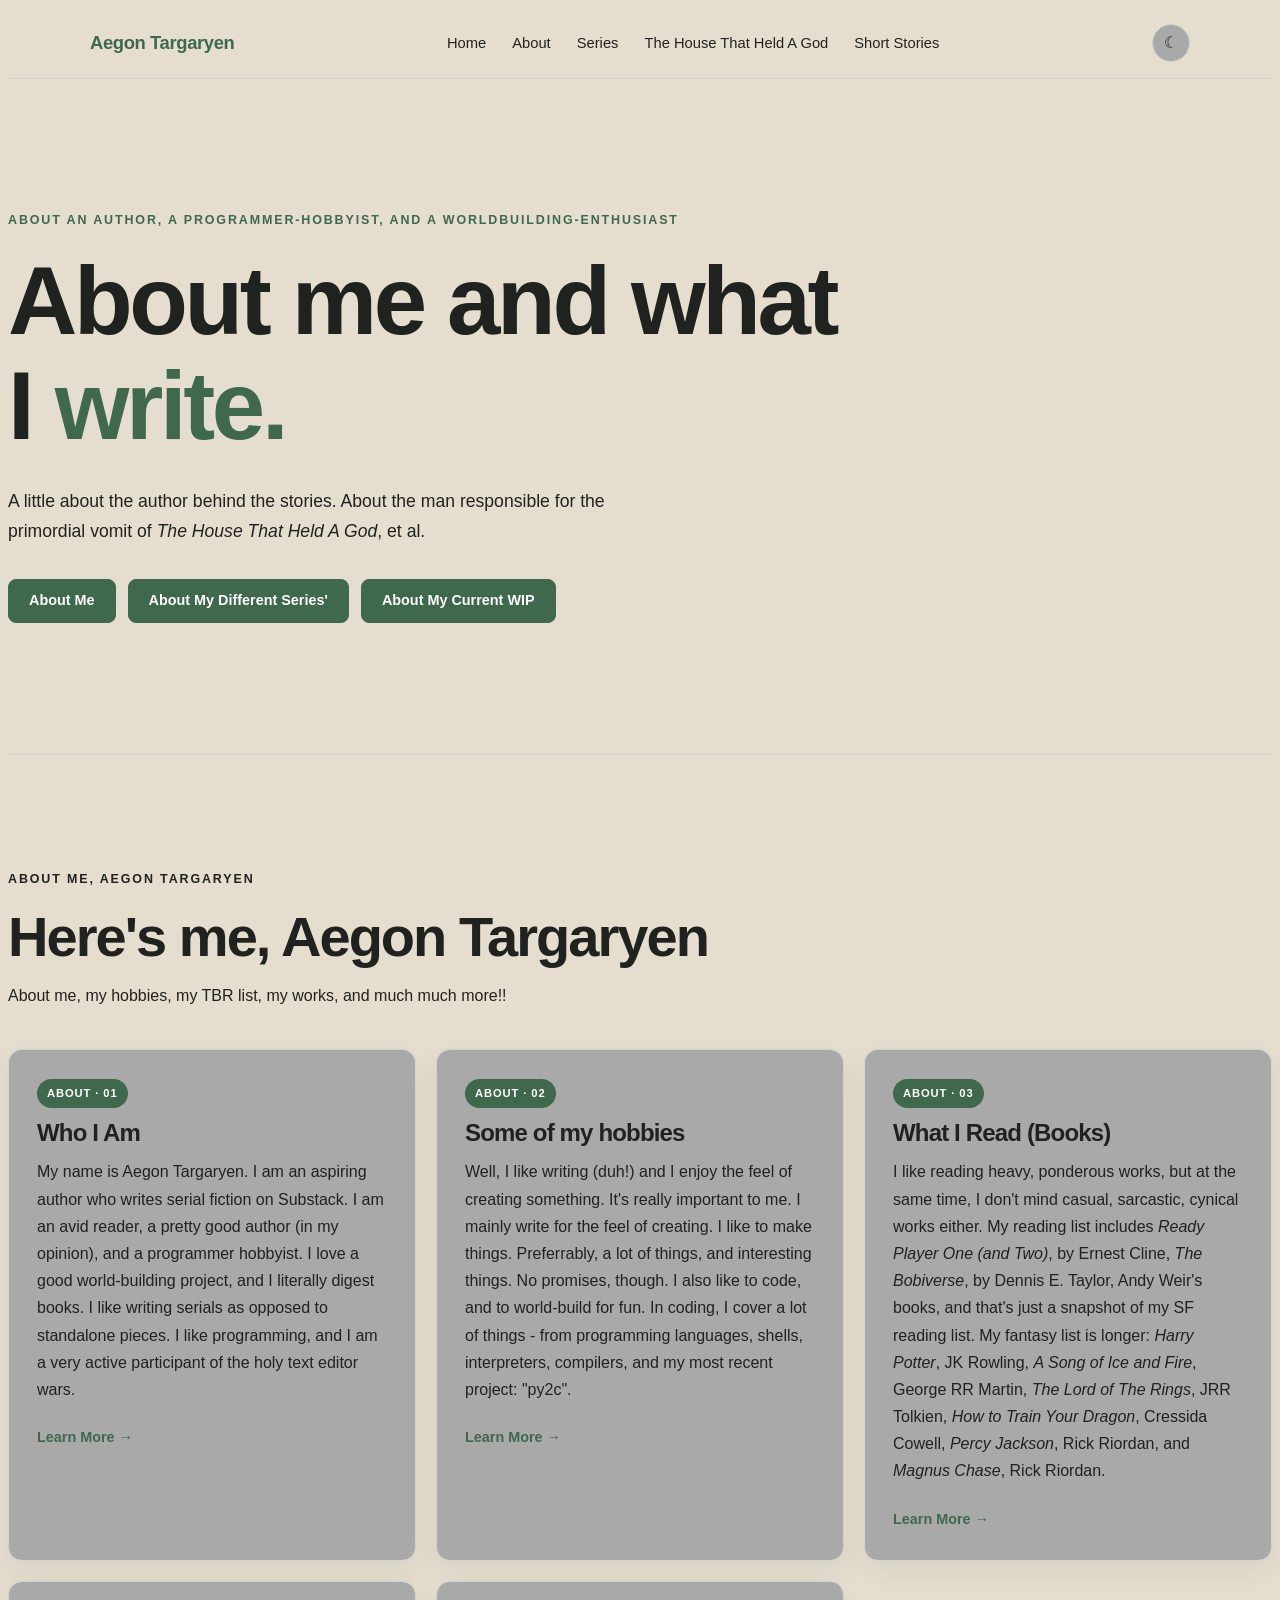
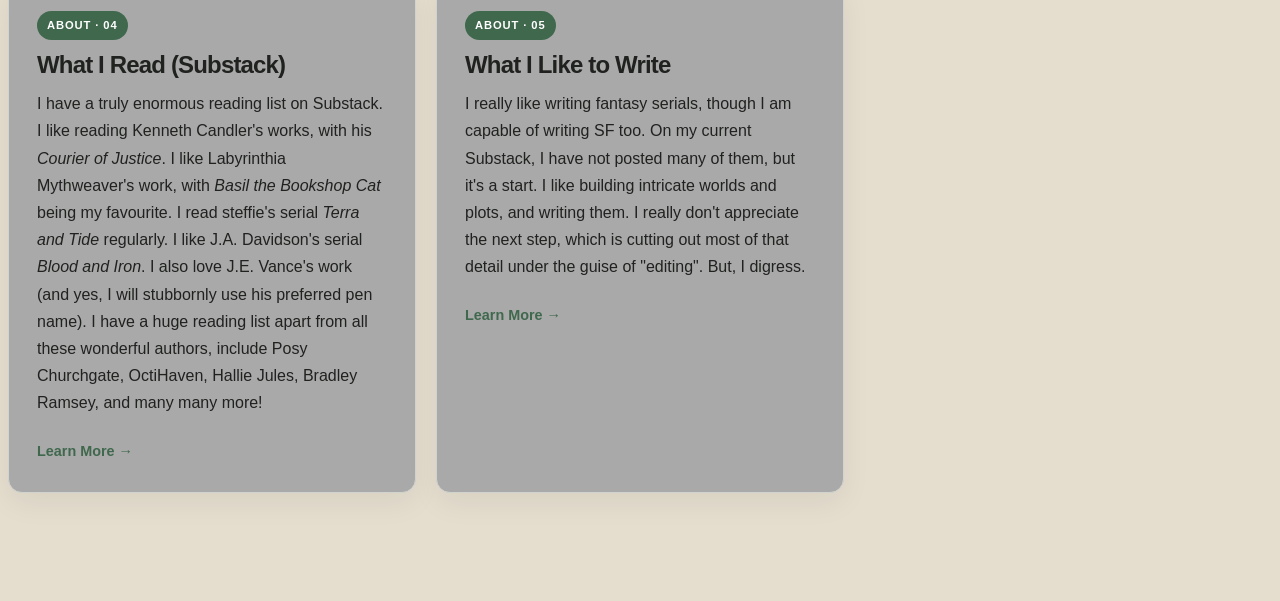
==== commit ff56f6b4: "Updated website" ====
--- a/about/index.html
+++ b/about/index.html
@@ -31,6 +31,10 @@
 
           <li>
             <a href="../hhg/">The House That Held A God</a>
+          </li>
+
+          <li>
+              <a href="../short-stories/">Short Stories</a>
           </li>
         </ul>
 
@@ -190,4 +194,4 @@
 
     <script src="../styling/script.js"></script>
   </body>
-</html>+</html>
